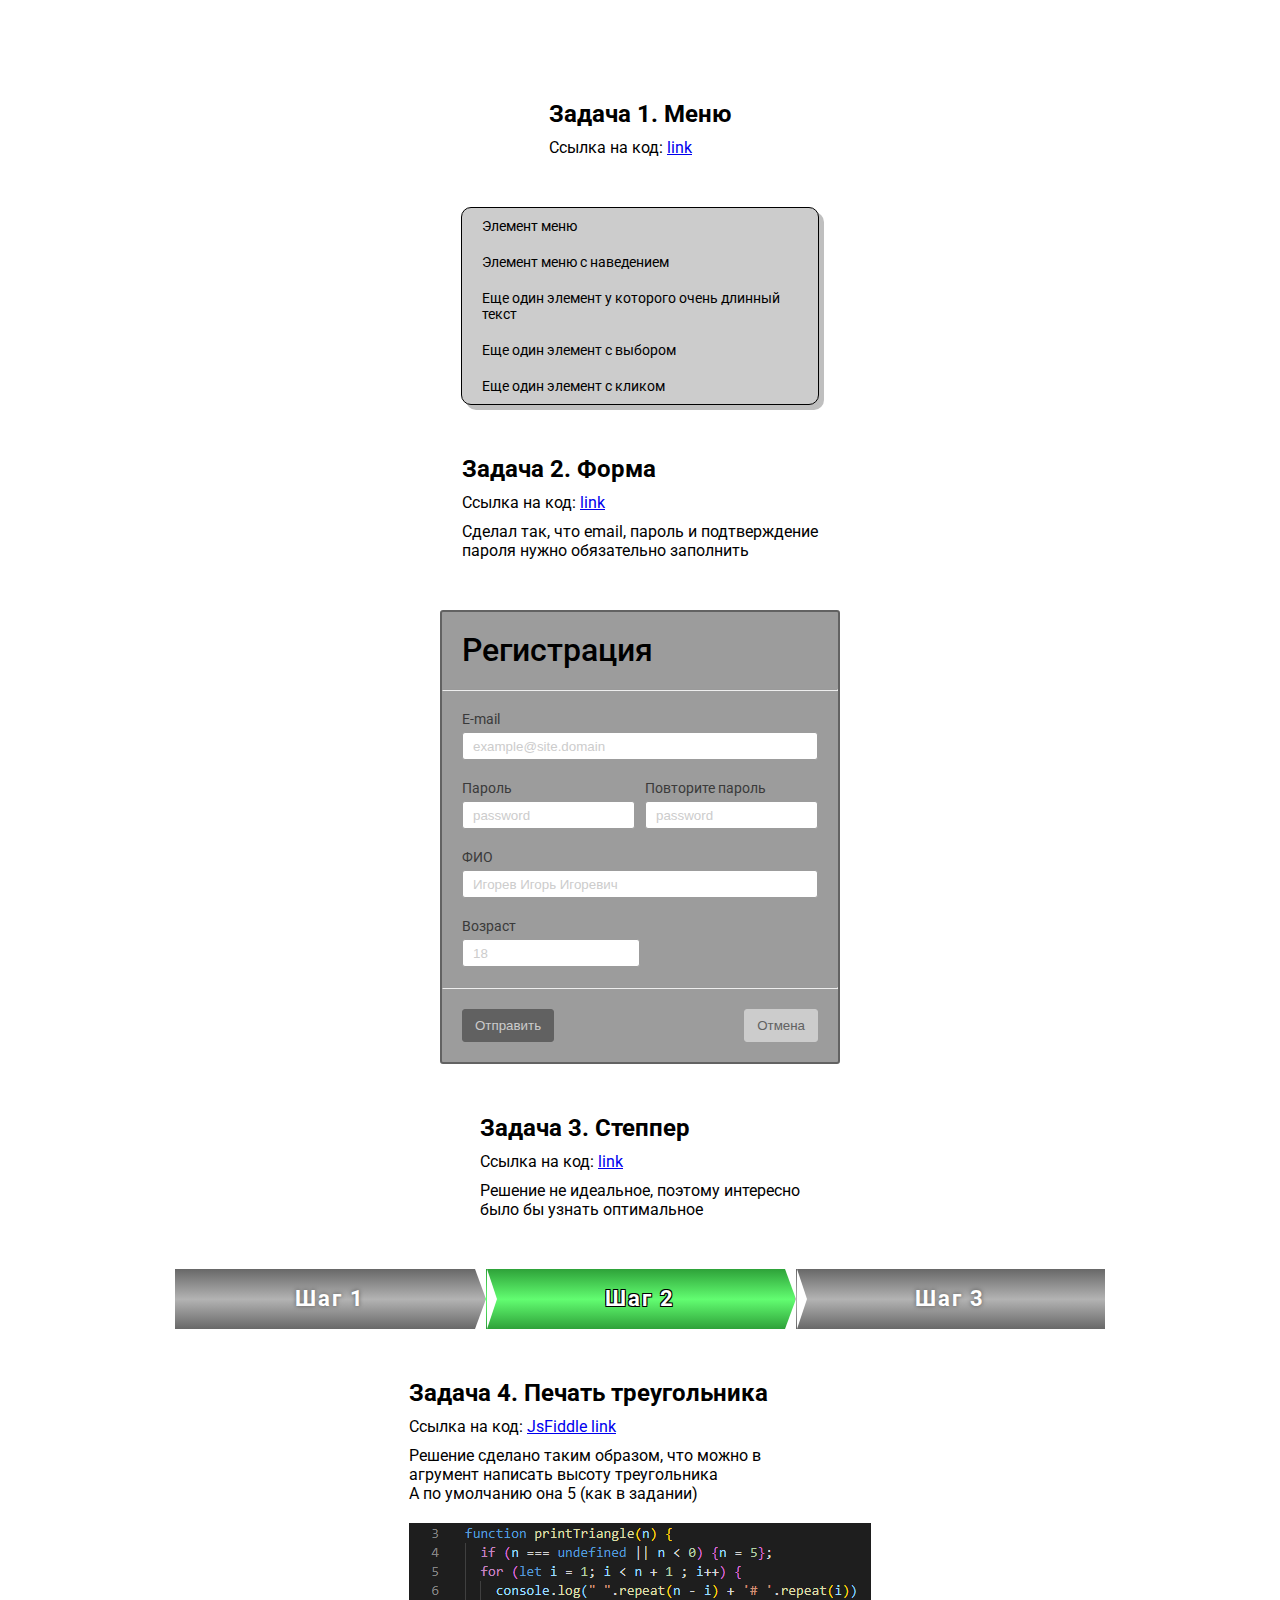
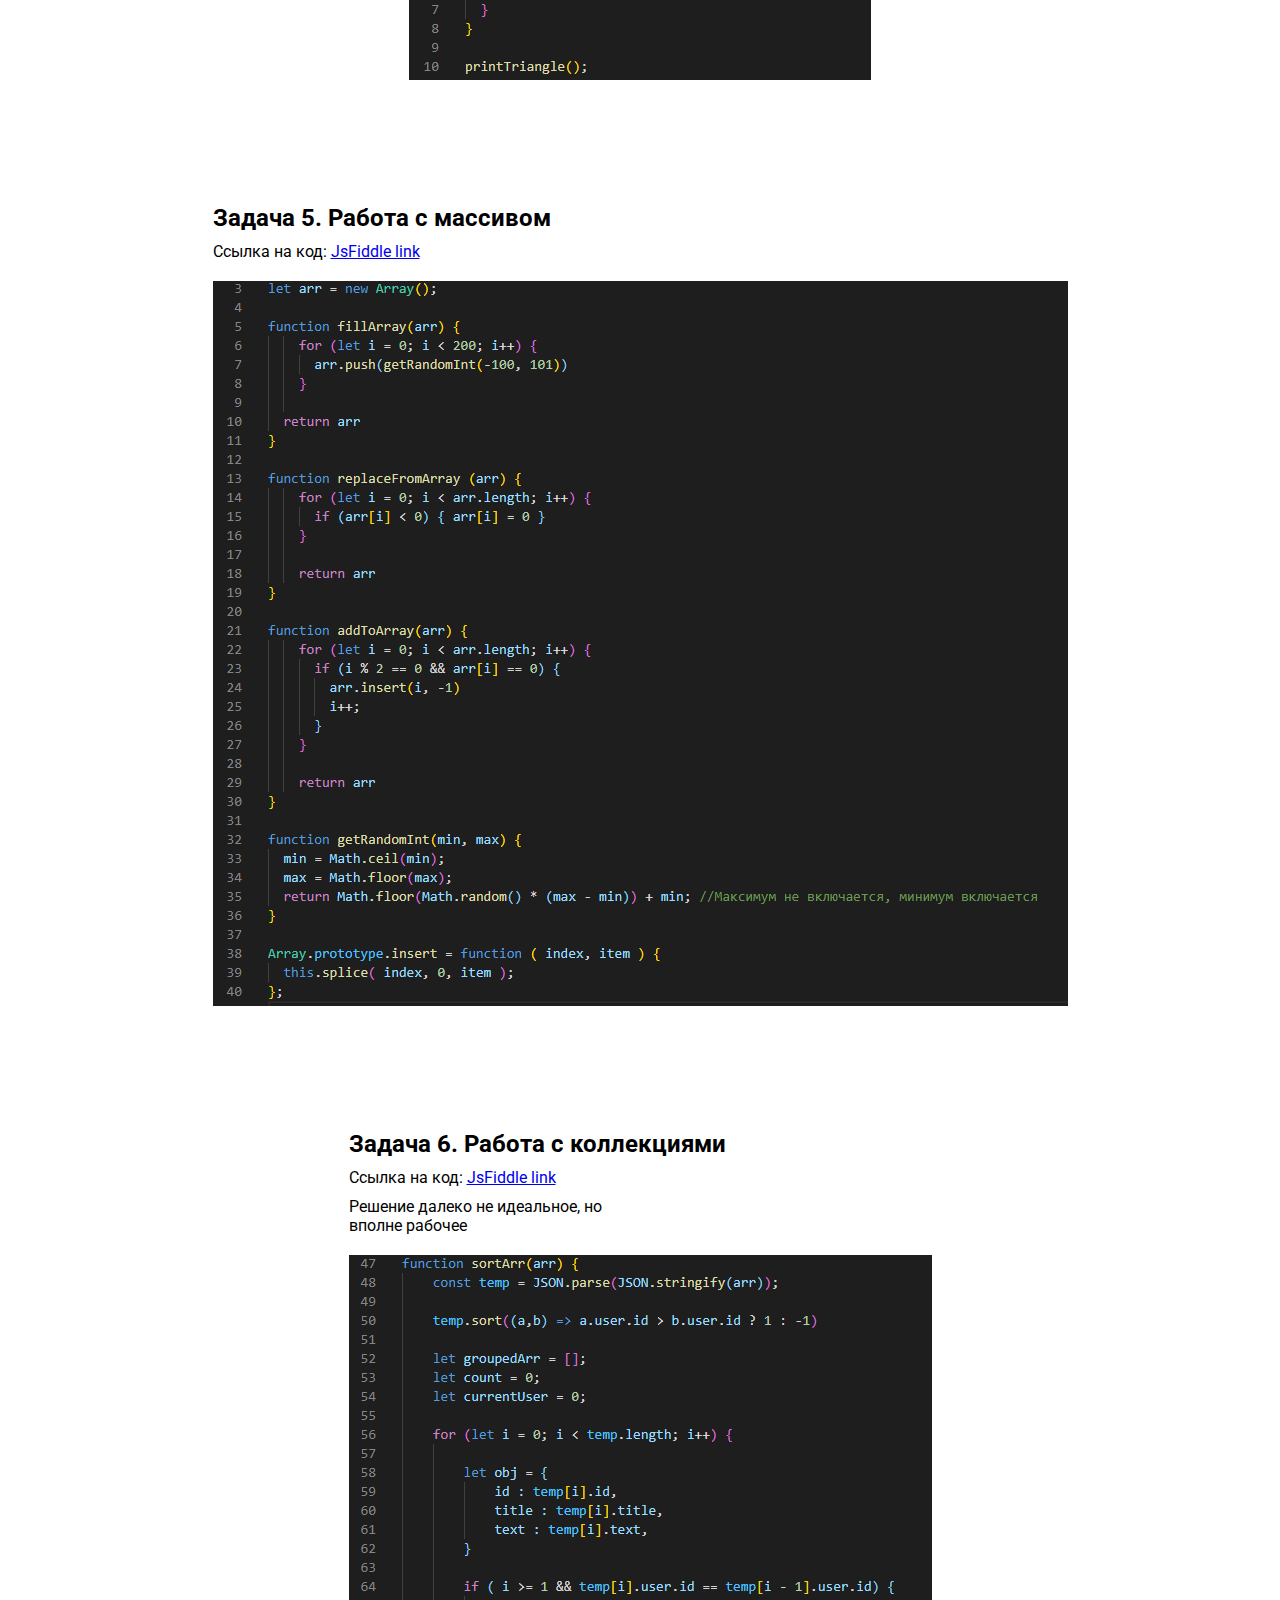
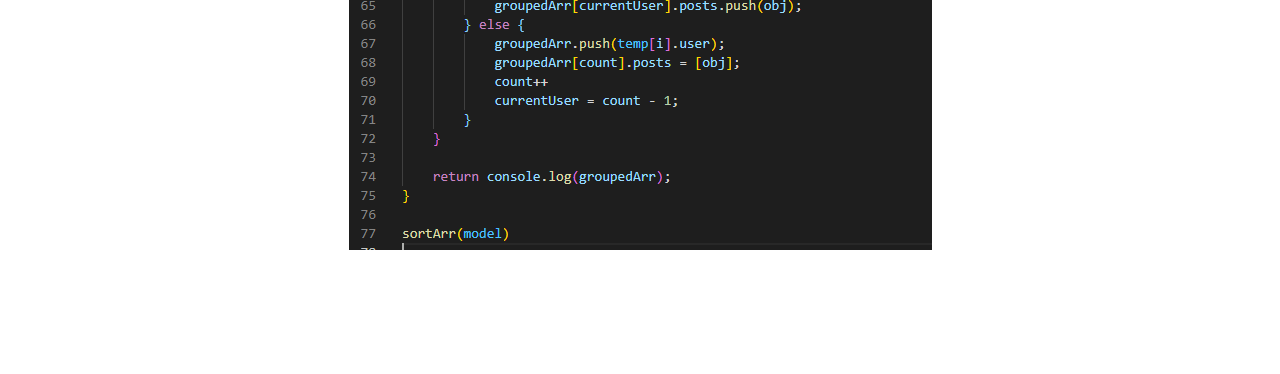
==== index.html @ c7e7375f "start" ====
<!DOCTYPE html>
<html lang="ru">
<head>
    <meta charset="UTF-8">
    <meta name="viewport" content="width=device-width, initial-scale=1.0">
    <title>Test tasks</title>
    <link rel="stylesheet" href="index.css">
    <link rel="preconnect" href="https://fonts.gstatic.com">
    <link href="https://fonts.googleapis.com/css2?family=Roboto:wght@400;500;700;800&display=swap" rel="stylesheet">
</head>
<body>
    <div class="wrapper">

        <div class="comment">
            <h2>Задача 1. Меню</h2>
            <p>Ссылка на код: <a href="#">link</a></p>
        </div>

        <div class="menu">
            <div class="item">Элемент меню</div>
            <div class="item item_hover"> Элемент меню с наведением</div>
            <div class="item">Еще один элемент у которого очень длинный текст</div>
            <a class="item item_focus" href="#">Еще один элемент c выбором</a>
            <div class="item item_click">Еще один элемент с кликом</div>
            <!-- Не совсем понял как использовать
            псевдоклассы для контроля состояний клика по элементам.
            Лично я бы использовал js для обработки кликов, ну или тег a-->
        </div>

        <div class="comment">
            <h2>Задача 2. Форма</h2>
            <p>Ссылка на код: <a href="#">link</a></p>
            <p>Сделал так, что email, пароль и подтверждение <br>
             пароля нужно обязательно заполнить</p>
        </div>

        <form class="form">
            <div class="form__title">Регистрация</div>
            <hr class="hr">
            <div class="form__content">
                <div class="form__item">
                    <div class="form__name">E-mail</div>
                    <input type="email" name="email" placeholder="example@site.domain" required>
                </div>
                
                <div class="form__half-group">
                    <div class="form__item form__half">
                        <div class="form__name">Пароль</div>
                        <input type="password" name="pass" placeholder="password" required>
                    </div>
    
                    <div class="form__item form__half">
                        <div class="form__name">Повторите пароль</div>
                        <input type="password" name="pass-confirm" placeholder="password" required>
                    </div>
                </div>

                <div class="form__item">
                    <div class="form__name">ФИО</div>
                    <input type="text" name="fio" placeholder="Игорев Игорь Игоревич">
                </div>

                <div class="form__item">
                    <div class="form__name">Возраст</div>
                    <input class="form_input-half" type="number" name="age" placeholder="18">
                </div>
            </div>
            <hr class="hr">
            <div class="form__buttons-group">
                <button type="submit" class="form__button">Отправить</button>
                <button type="reset" class="form__button form__button_white">Отмена</button>
            </div>
        </form>

        <div class="comment">
            <h2>Задача 3. Степпер</h2>
            <p>Ссылка на код: <a href="#">link</a></p>
            <p>Решение не идеальное, поэтому интересно <br>
                 было бы узнать оптимальное</p>
        </div>

        <div class="stepper">
            
            <div class="stepper__item">
                <p>Шаг 1</p>
                <div class="d5"></div>
            </div>
            <div class="stepper__item active">
                <div class="d6"></div>
                <p>Шаг 2</p>
                <div class="d5"></div>
            </div>
            <div class="stepper__item">
                <div class="d6"></div>
                <p>Шаг 3</p>
            </div>
        </div>

        <div class="comment">
            <h2>Задача 4. Печать треугольника</h2>
            <p>Ссылка на код: <a href="https://jsfiddle.net/o31u6czn/2/">JsFiddle link</a></p>
            <p>Решение сделано таким образом, что можно в <br>
                агрумент написать высоту треугольника <br>
                А по умолчанию она 5 (как в задании)
            </p>
            <img src="./assets/task4.png" alt="">
        </div>

        <div class="comment">
            <h2>Задача 5. Работа с массивом</h2>
            <p>Ссылка на код: <a href="https://jsfiddle.net/9fpvgt4d/">JsFiddle link</a></p>
            <img src="./assets/task5.png" alt="">
        </div>

        <div class="comment">
            <h2>Задача 6. Работа с коллекциями</h2>
            <p>Ссылка на код: <a href="https://jsfiddle.net/L283xt6v/">JsFiddle link</a></p>
            <p>
                Решение далеко не идеальное, но <br>
                вполне рабочее
            </p>
            <img src="./assets/task6.png" alt="">
        </div>



    </div>
</body>
</html>
---- index.css ----
* {
    padding: 0;
    margin: 0;
    box-sizing: border-box;
}

.wrapper {
    display: flex;
    justify-content: center;
    flex-direction: column;
    align-items: center;
    margin: 50px 0
}

.comment {
    padding: 50px 0;
    font-family: 'Roboto', sans-serif;
}

.comment p {
    margin-top: 10px;
}

.comment img {
    margin: 20px 0;
}

/* TASK 1: MENU */

.menu {
    display: flex;
    flex-direction: column;
    background: #CCCCCC;
    border: 1px solid #000000;
    box-sizing: border-box;
    box-shadow: 5px 5px 0px rgba(0, 0, 0, 0.25);
    border-radius: 10px;
    width: 358px;
}

.item {
    padding: 10px 20px;
    font-family: 'Roboto', sans-serif;
    font-size: 14px;
    line-height: 16px;
}

.item_hover:hover {
    background: #9C9C9C;
}

.item_focus:focus {
    background:  #9C9C9C; 
    border: 1px solid #29B0D9;
    padding: 9px 20px;
}

.item_focus {
    color: black;
    text-decoration: none;
}

.item_click:hover {
    cursor: pointer;
}

/* TASK 2: FORM */

.form {
    width: 400px;
    background: #9C9C9C;
    border: 2px solid #626262;
    border-radius: 3px;
    padding: 20px 0;
}

.form__title {
    font-family: 'Roboto', sans-serif;
    font-style: normal;
    font-weight: 500;
    font-size: 32px;
    line-height: 37px;
}

.hr {
    color: #C4C4C4;
    margin-bottom: 20px;
}

.form__content {
    display: flex;
    flex-direction: column;
}

.form__item , .form__buttons, .form__title {
    margin: 0 20px 20px;
}

.form__item > input {
    height: 28px;
    background: #FFFFFF;
    border: 1px solid #9C9C9C;
    box-sizing: border-box;
    border-radius: 3px;
    padding: 6px 10px;
}

.form__item > input:focus {
    outline: none;
}

.form__item > input::placeholder {
    color: #CCCCCC;
}

.form__item > input:not(.form_input-half) {
    width: 100%;
}

.form__half-group {
    display: flex;
}

.form__half {
    margin: 0 5px 20px 20px;
}

.form__half:nth-child(2n) {
    margin: 0 20px 20px 5px;
}

.form_input-half {
    width: 50%;
}

.form__name {
    font-family: 'Roboto', sans-serif;
    font-size: 14px;
    line-height: 16px;
    color: #3A3A3A;
    margin-bottom: 5px;
}

.form__buttons-group {
    display: flex;
    justify-content: space-between;
    padding: 0 20px;
}

.form__button {
    background: #616161;
    border: 1px solid #616161;
    border-radius: 3px;
    padding: 8px 12px;
    color: #CCCCCC;
    cursor: pointer;
}

.form__button_white {
    background: #CCCCCC;
    border: 1px solid #CCCCCC;
    color: #616161;
}

/* TASK 3: STEPPER */

.stepper {
    display: flex;
}

.stepper__item {
    width: 310px;
    height: 60px;
    background: linear-gradient(180deg, #686868 0%, #B3B3B3 50.52%, #686868 100%);
    display: flex;
    justify-content: center;
    align-items: center;
    position: relative;
    /* border: 20px solid transparent; border-left: 20px solid green;  */
}

.stepper__item p {
    font-family: 'Roboto', sans-serif;
    font-style: normal;
    font-weight: bold;
    font-size: 22px;
    line-height: 26px;
    letter-spacing: 0.1em;

    color: #FFFFFF;

    text-shadow: 0px 0px 4px rgba(0, 0, 0, 0.5);
}

.stepper__item.active {
    background: linear-gradient(180deg, #2EA239 0%, #62FD71 50.52%, #2EA139 100%);
}

.stepper__item.active p {
    text-shadow: -1px -1px 0 #000, 1px -1px 0 #000, -1px 1px 0 #000, 1px 1px 0 #000;
}

.d6 {
    position: absolute;
    width: 0; 
    height: 0;
    border-top: 30px solid transparent;
    border-left: 10px solid white;
    border-bottom: 30px solid transparent;
    z-index: 2;
    right: 96.2%;
}

.d5 {
    position: absolute;
    width: 0;
    height: 0;
    border: 11px solid transparent;
    border-top-color: transparent;
    border-top-style: solid;
    border-top-width: 15px;
    border-right-color: transparent;
    border-right-style: solid;
    border-right-width: 15px;
    border-bottom-color: transparent;
    border-bottom-style: solid;
    border-bottom-width: 15px;
    border-bottom: 30px solid white;
    border-right: 0px solid white;
    border-top: 30px solid white;
    z-index: 2;
    left: 96.8%;
}
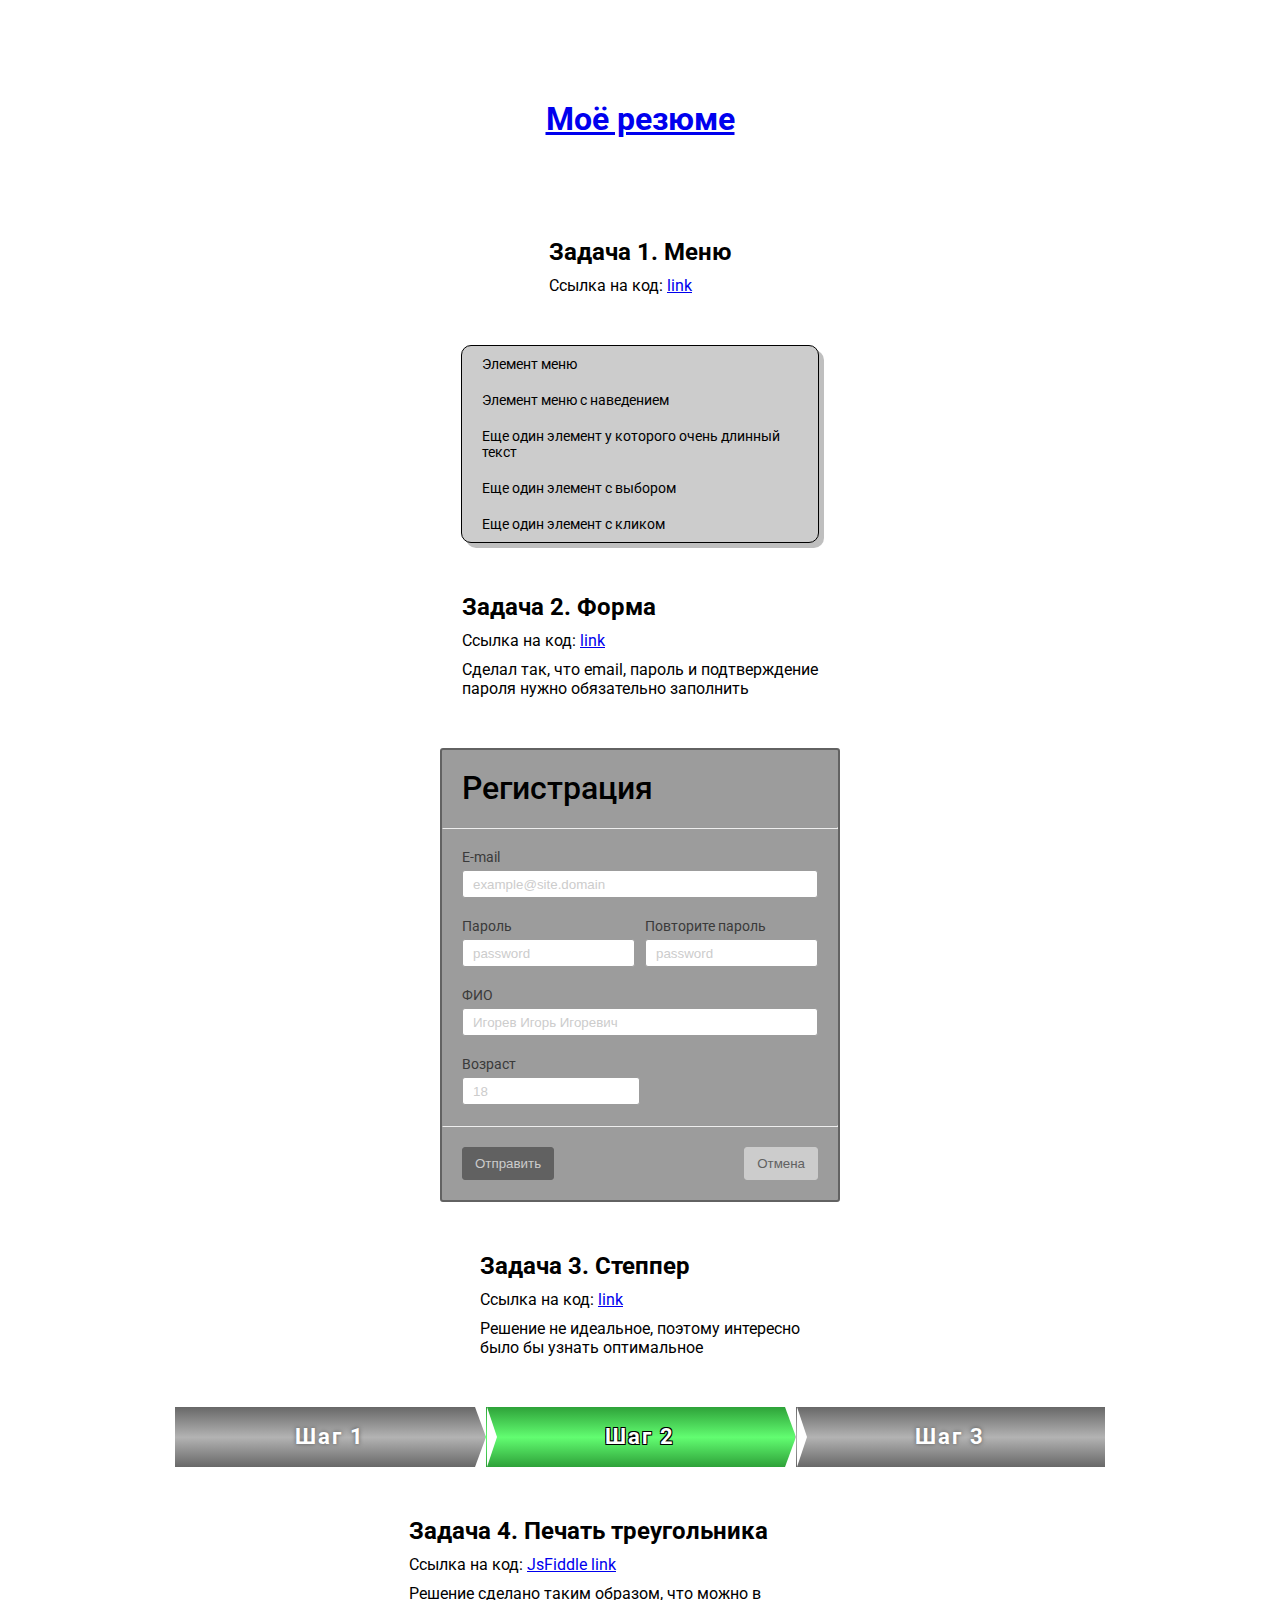
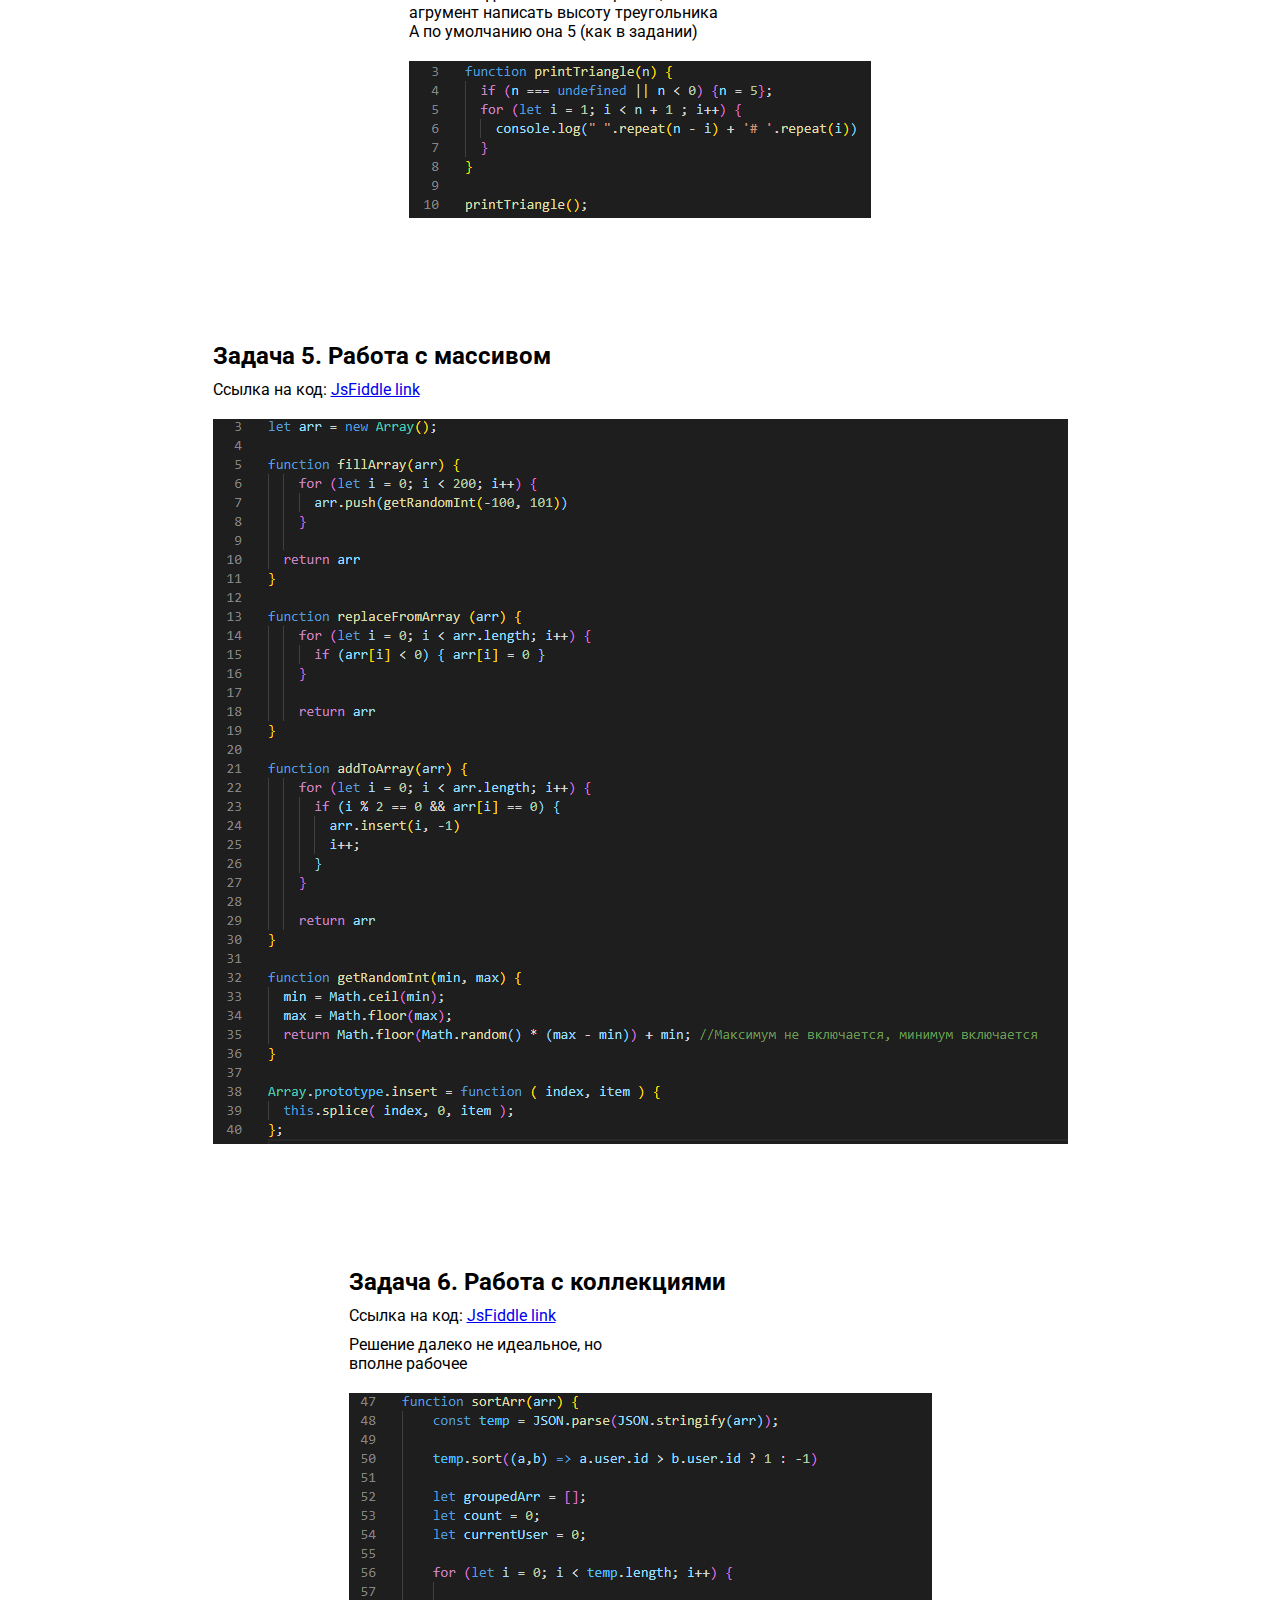
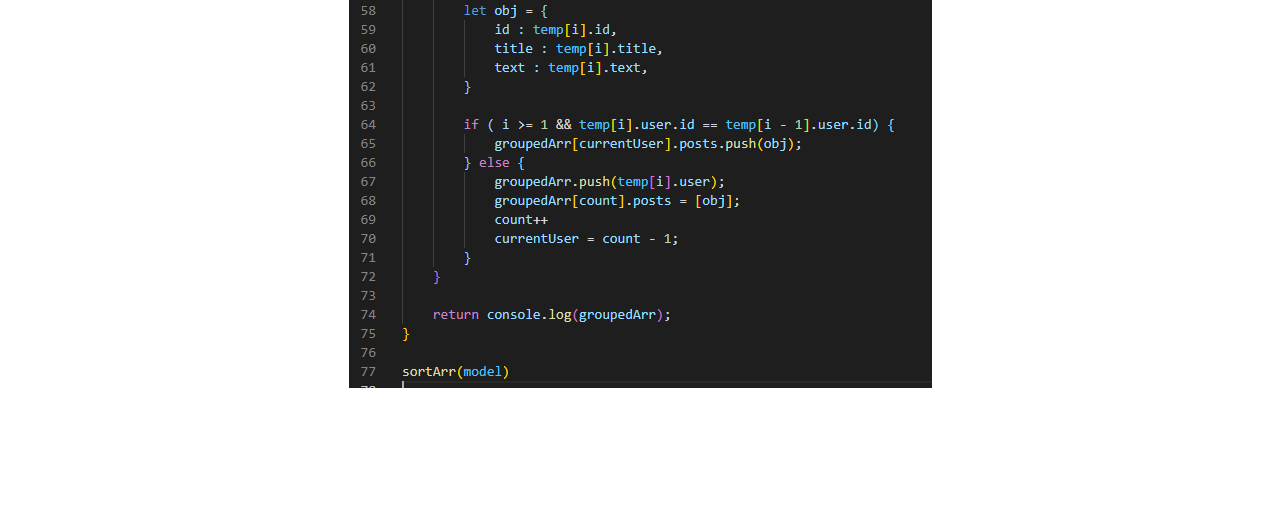
==== commit 2e1ffa25: "feat: added cv" ====
--- a/index.html
+++ b/index.html
@@ -10,10 +10,14 @@
 </head>
 <body>
     <div class="wrapper">
+        
+        <div class="comment">
+            <h1><a href="https://goodbish.github.io/rsschool-cv/" target="_blank">Моё резюме</a></h1>
+        </div>
 
         <div class="comment">
             <h2>Задача 1. Меню</h2>
-            <p>Ссылка на код: <a href="#">link</a></p>
+            <p>Ссылка на код: <a href="https://github.com/Goodbish/Digital-Design-School/tree/gh-pages">link</a></p>
         </div>
 
         <div class="menu">
@@ -29,7 +33,7 @@
 
         <div class="comment">
             <h2>Задача 2. Форма</h2>
-            <p>Ссылка на код: <a href="#">link</a></p>
+            <p>Ссылка на код: <a href="https://github.com/Goodbish/Digital-Design-School/tree/gh-pages">link</a></p>
             <p>Сделал так, что email, пароль и подтверждение <br>
              пароля нужно обязательно заполнить</p>
         </div>
@@ -74,7 +78,7 @@
 
         <div class="comment">
             <h2>Задача 3. Степпер</h2>
-            <p>Ссылка на код: <a href="#">link</a></p>
+            <p>Ссылка на код: <a href="https://github.com/Goodbish/Digital-Design-School/tree/gh-pages">link</a></p>
             <p>Решение не идеальное, поэтому интересно <br>
                  было бы узнать оптимальное</p>
         </div>
@@ -126,4 +130,4 @@
 
     </div>
 </body>
-</html>+</html>
